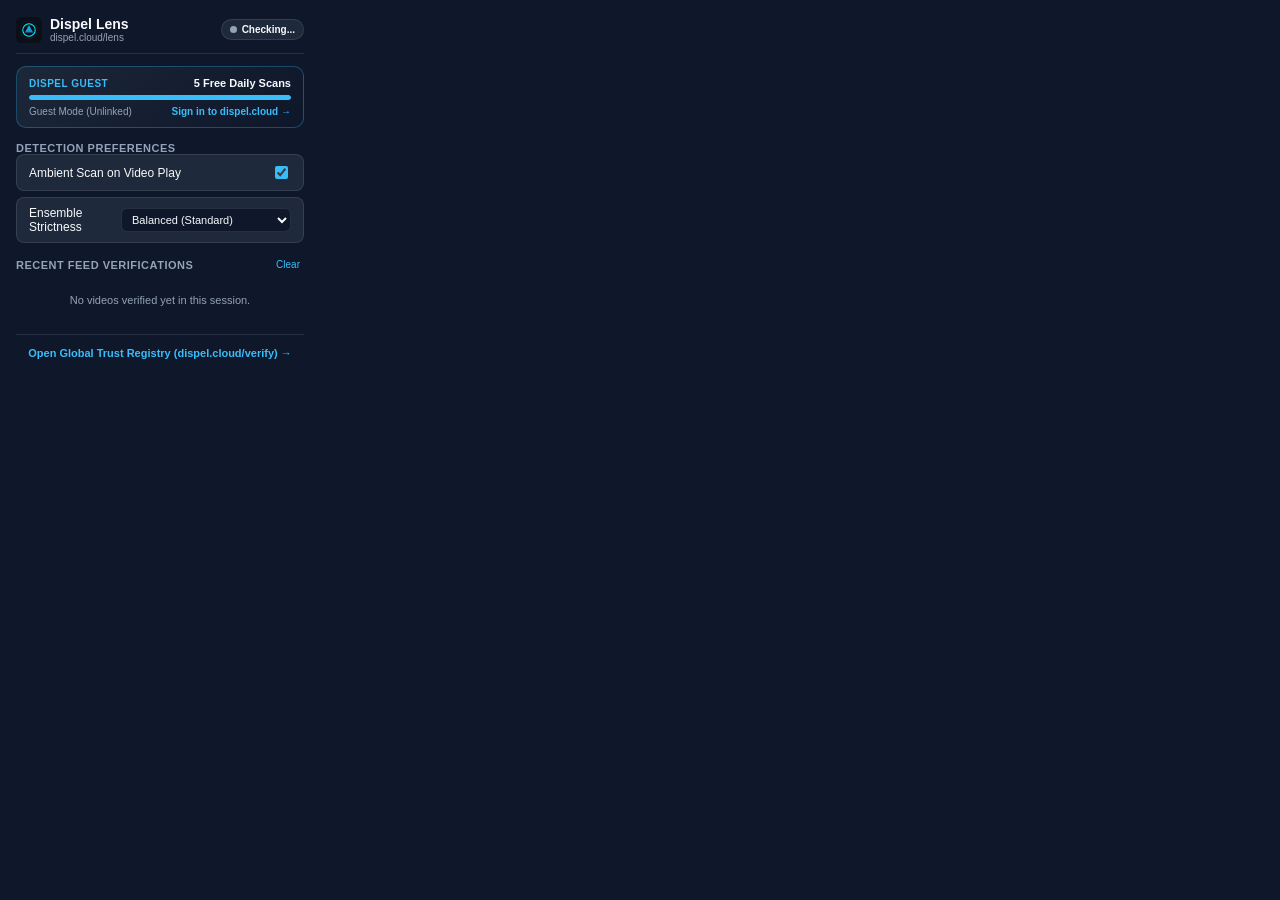
==== extension/popup/popup.html @ c9daa917 "feat: Initial release of Dispel Lens (dispel.cloud/lens) - Multi-Layer AI Video Identifier" ====
<!DOCTYPE html>
<html lang="en">
<head>
  <meta charset="UTF-8">
  <meta name="viewport" content="width=device-width, initial-scale=1.0">
  <title>Dispel Lens - AI Video Detector</title>
  <link rel="stylesheet" href="popup.css">
</head>
<body>
  <div class="header">
    <div class="logo-title">
      <svg xmlns="http://www.w3.org/2000/svg" viewBox="0 0 100 100" width="26" height="26" fill="none">
        <rect width="100" height="100" rx="22" fill="#0B0F17" />
        <circle cx="50" cy="50" r="34" stroke="#1F2937" stroke-width="3" stroke-dasharray="4 4"/>
        <circle cx="50" cy="50" r="24" stroke="#00F0FF" stroke-width="4" />
        <polygon points="50,32 66,60 34,60" fill="url(#prismGrad)" opacity="0.85"/>
        <circle cx="50" cy="49" r="4" fill="#10B981" />
        <defs>
          <linearGradient id="prismGrad" x1="50" y1="32" x2="50" y2="60" gradientUnits="userSpaceOnUse">
            <stop stop-color="#00F0FF"/>
            <stop offset="1" stop-color="#3B82F6"/>
          </linearGradient>
        </defs>
      </svg>
      <div>
        <div class="app-title">Dispel Lens</div>
        <div class="app-sub">dispel.cloud/lens</div>
      </div>
    </div>
    <div class="status-indicator" id="backend-status-pill">
      <span class="status-dot" id="status-dot"></span>
      <span class="status-text" id="status-label">Checking...</span>
    </div>
  </div>

  <!-- Session & Quota Card -->
  <div class="quota-card">
    <div class="quota-header">
      <span class="tier-tag" id="user-tier-tag">DISPEL GUEST</span>
      <span class="quota-count" id="quota-count-label">5 Free Daily Scans</span>
    </div>
    <div class="quota-progress-track">
      <div class="quota-progress-fill" id="quota-progress-fill" style="width: 100%;"></div>
    </div>
    <div class="quota-footer">
      <span id="session-sync-status">Guest Mode (Unlinked)</span>
      <button class="upgrade-link-btn" id="tier-toggle-btn">Sign in to dispel.cloud →</button>
    </div>
  </div>

  <div class="section">
    <div class="section-title">Detection Preferences</div>
    <div class="control-row">
      <label for="auto-scan-toggle" class="control-label">Ambient Scan on Video Play</label>
      <input type="checkbox" id="auto-scan-toggle" class="toggle-input" checked>
    </div>

    <div class="control-row">
      <label for="sensitivity-select" class="control-label">Ensemble Strictness</label>
      <select id="sensitivity-select" class="select-input">
        <option value="permissive">Permissive (Low Strictness)</option>
        <option value="balanced" selected>Balanced (Standard)</option>
        <option value="strict">Strict (High Guard)</option>
      </select>
    </div>
  </div>

  <div class="section">
    <div class="section-header-row">
      <div class="section-title">Recent Feed Verifications</div>
      <button id="clear-history-btn" class="text-btn">Clear</button>
    </div>
    <div id="history-list" class="history-container">
      <div class="empty-state">No videos verified yet in this session.</div>
    </div>
  </div>

  <div class="footer">
    <a href="http://localhost:8000/demo/" target="_blank" class="footer-link">Open Global Trust Registry (dispel.cloud/verify) →</a>
  </div>

  <script src="popup.js"></script>
</body>
</html>
---- extension/popup/popup.css ----
:root {
  --bg: #0f172a;
  --card-bg: #1e293b;
  --border: rgba(255, 255, 255, 0.1);
  --text: #f8fafc;
  --text-muted: #94a3b8;
  --primary: #38bdf8;
  --green: #22c55e;
  --red: #ef4444;
  --amber: #eab308;
}

body {
  width: 320px;
  margin: 0;
  padding: 16px;
  background: var(--bg);
  color: var(--text);
  font-family: -apple-system, BlinkMacSystemFont, "Segoe UI", Roboto, sans-serif;
  box-sizing: border-box;
}

.header {
  display: flex;
  justify-content: space-between;
  align-items: center;
  margin-bottom: 12px;
  padding-bottom: 10px;
  border-bottom: 1px solid var(--border);
}

.logo-title {
  display: flex;
  align-items: center;
  gap: 8px;
}

.app-title {
  font-size: 14px;
  font-weight: 700;
  color: var(--text);
}

.app-sub {
  font-size: 10px;
  color: var(--text-muted);
}

.status-indicator {
  display: flex;
  align-items: center;
  gap: 5px;
  padding: 4px 8px;
  border-radius: 9999px;
  background: var(--card-bg);
  border: 1px solid var(--border);
  font-size: 10px;
  font-weight: 600;
}

.status-dot {
  width: 7px;
  height: 7px;
  border-radius: 50%;
  background: #94a3b8;
}

.status-dot.online {
  background: var(--green);
  box-shadow: 0 0 6px rgba(34, 197, 94, 0.6);
}

.status-dot.offline {
  background: var(--red);
}

/* Quota Card */
.quota-card {
  background: linear-gradient(135deg, rgba(30, 41, 59, 0.9), rgba(15, 23, 42, 0.9));
  border: 1px solid rgba(56, 189, 248, 0.3);
  border-radius: 10px;
  padding: 10px 12px;
  margin-bottom: 14px;
}

.quota-header {
  display: flex;
  justify-content: space-between;
  align-items: center;
  font-size: 11px;
}

.tier-tag {
  font-size: 10px;
  font-weight: 800;
  color: #38bdf8;
  letter-spacing: 0.5px;
}

.quota-count {
  font-weight: 700;
  color: #f8fafc;
}

.quota-progress-track {
  height: 5px;
  background: rgba(255, 255, 255, 0.1);
  border-radius: 9999px;
  overflow: hidden;
  margin: 6px 0;
}

.quota-progress-fill {
  height: 100%;
  background: #38bdf8;
  border-radius: 9999px;
  transition: width 0.3s;
}

.quota-footer {
  display: flex;
  justify-content: space-between;
  align-items: center;
  font-size: 10px;
  color: var(--text-muted);
}

.upgrade-link-btn {
  background: none;
  border: none;
  color: #38bdf8;
  font-size: 10px;
  font-weight: 700;
  cursor: pointer;
  padding: 0;
}

.upgrade-link-btn:hover {
  text-decoration: underline;
}

.section {
  margin-bottom: 14px;
}

.section-header-row {
  display: flex;
  justify-content: space-between;
  align-items: center;
  margin-bottom: 8px;
}

.section-title {
  font-size: 11px;
  text-transform: uppercase;
  letter-spacing: 0.5px;
  font-weight: 700;
  color: var(--text-muted);
}

.control-row {
  display: flex;
  justify-content: space-between;
  align-items: center;
  background: var(--card-bg);
  padding: 8px 12px;
  border-radius: 8px;
  margin-bottom: 6px;
  border: 1px solid var(--border);
}

.control-label {
  font-size: 12px;
  font-weight: 500;
}

.toggle-input {
  cursor: pointer;
  accent-color: var(--primary);
}

.select-input {
  background: var(--bg);
  color: var(--text);
  border: 1px solid var(--border);
  border-radius: 6px;
  padding: 4px 6px;
  font-size: 11px;
  outline: none;
}

.history-container {
  max-height: 130px;
  overflow-y: auto;
  display: flex;
  flex-direction: column;
  gap: 6px;
}

.empty-state {
  font-size: 11px;
  color: var(--text-muted);
  text-align: center;
  padding: 14px 8px;
}

.history-item {
  display: flex;
  justify-content: space-between;
  align-items: center;
  background: var(--card-bg);
  padding: 6px 10px;
  border-radius: 6px;
  font-size: 11px;
  border: 1px solid var(--border);
}

.history-item-title {
  white-space: nowrap;
  overflow: hidden;
  text-overflow: ellipsis;
  max-width: 170px;
  font-weight: 500;
}

.history-badge {
  font-size: 10px;
  font-weight: 700;
  padding: 2px 6px;
  border-radius: 4px;
}

.history-badge.green {
  background: rgba(34, 197, 94, 0.2);
  color: #86efac;
}

.history-badge.red {
  background: rgba(239, 68, 68, 0.2);
  color: #fca5a5;
}

.history-badge.amber {
  background: rgba(234, 179, 8, 0.2);
  color: #fde047;
}

.text-btn {
  background: none;
  border: none;
  color: var(--primary);
  font-size: 10px;
  cursor: pointer;
  padding: 2px 4px;
}

.text-btn:hover {
  text-decoration: underline;
}

.footer {
  margin-top: 12px;
  text-align: center;
  padding-top: 8px;
  border-top: 1px solid var(--border);
}

.footer-link {
  color: var(--primary);
  text-decoration: none;
  font-size: 11px;
  font-weight: 600;
}

.footer-link:hover {
  text-decoration: underline;
}
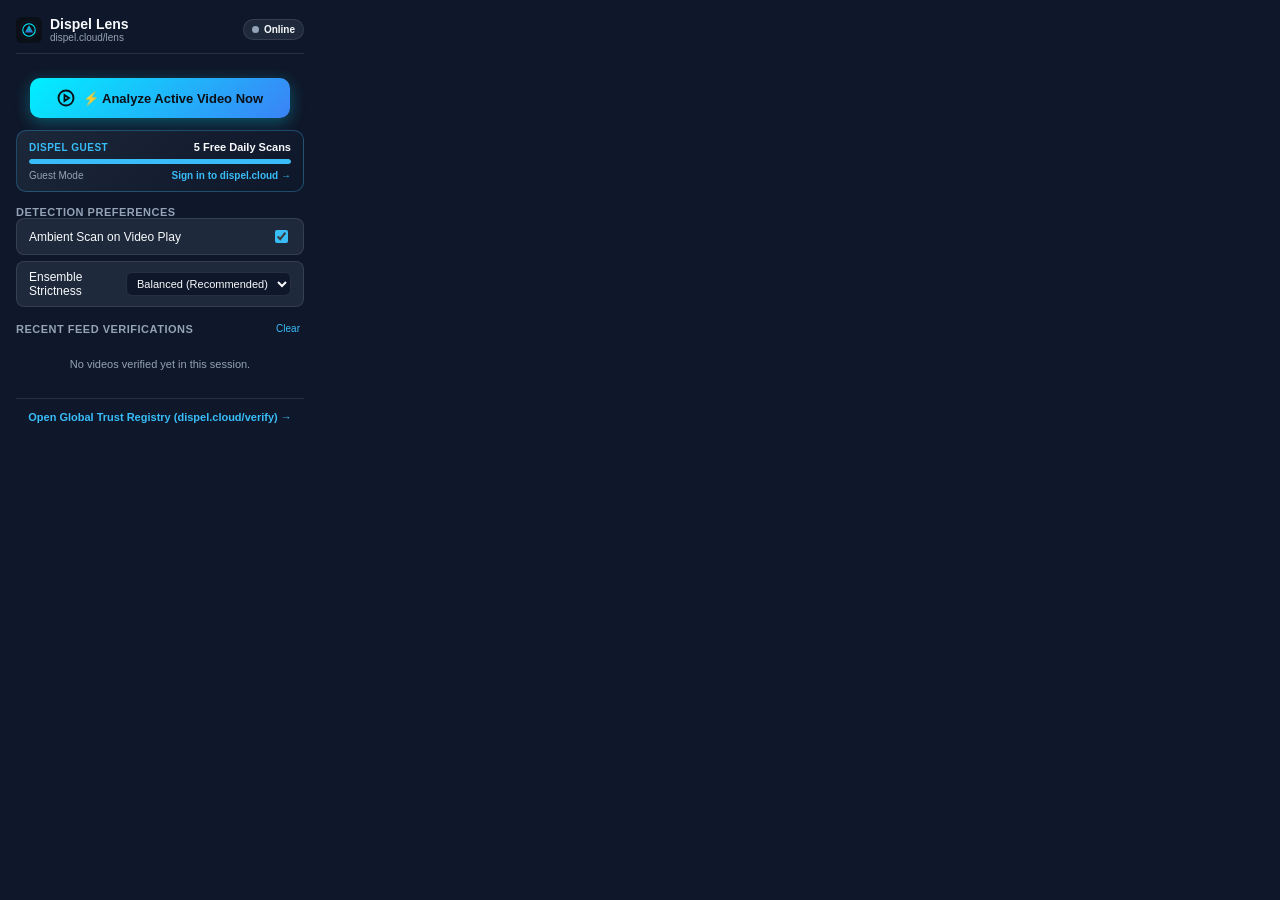
==== commit 78ec098e: "feat: Add active tab scan button to popup and auto-inject into existing tabs" ====
--- a/extension/popup/popup.html
+++ b/extension/popup/popup.html
@@ -29,12 +29,35 @@
     </div>
     <div class="status-indicator" id="backend-status-pill">
       <span class="status-dot" id="status-dot"></span>
-      <span class="status-text" id="status-label">Checking...</span>
+      <span class="status-text" id="status-label">Online</span>
+    </div>
+  </div>
+
+  <!-- Primary Instant Scan Action -->
+  <div style="padding: 12px 14px 0 14px;">
+    <button id="scan-now-btn" class="scan-primary-btn">
+      <svg width="18" height="18" viewBox="0 0 24 24" fill="none" stroke="currentColor" stroke-width="2.5">
+        <circle cx="12" cy="12" r="10"></circle>
+        <polygon points="10 8 16 12 10 16 10 8"></polygon>
+      </svg>
+      <span>⚡ Analyze Active Video Now</span>
+    </button>
+    <div id="scan-status-msg" style="display: none; font-size: 11px; color: #00F0FF; text-align: center; margin-top: 6px;">Scanning active video burst...</div>
+  </div>
+
+  <!-- Active Scan Result Banner -->
+  <div id="active-scan-result" class="active-result-box" style="display: none;">
+    <div style="display: flex; justify-content: space-between; align-items: center;">
+      <div>
+        <div id="res-verdict-label" style="font-size: 14px; font-weight: 800; color: #10B981;">Verified Authentic</div>
+        <div id="res-verdict-sub" style="font-size: 11px; color: #94A3B8;">96% Natural Signal Coherence</div>
+      </div>
+      <div id="res-verdict-score" style="font-size: 20px; font-weight: 900; color: #10B981;">4% AI</div>
     </div>
   </div>
 
   <!-- Session & Quota Card -->
-  <div class="quota-card">
+  <div class="quota-card" style="margin-top: 12px;">
     <div class="quota-header">
       <span class="tier-tag" id="user-tier-tag">DISPEL GUEST</span>
       <span class="quota-count" id="quota-count-label">5 Free Daily Scans</span>
@@ -43,7 +66,7 @@
       <div class="quota-progress-fill" id="quota-progress-fill" style="width: 100%;"></div>
     </div>
     <div class="quota-footer">
-      <span id="session-sync-status">Guest Mode (Unlinked)</span>
+      <span id="session-sync-status">Guest Mode</span>
       <button class="upgrade-link-btn" id="tier-toggle-btn">Sign in to dispel.cloud →</button>
     </div>
   </div>
@@ -58,8 +81,8 @@
     <div class="control-row">
       <label for="sensitivity-select" class="control-label">Ensemble Strictness</label>
       <select id="sensitivity-select" class="select-input">
-        <option value="permissive">Permissive (Low Strictness)</option>
-        <option value="balanced" selected>Balanced (Standard)</option>
+        <option value="permissive">Permissive (Standard)</option>
+        <option value="balanced" selected>Balanced (Recommended)</option>
         <option value="strict">Strict (High Guard)</option>
       </select>
     </div>
--- a/extension/popup/popup.css
+++ b/extension/popup/popup.css
@@ -58,6 +58,37 @@
   font-weight: 600;
 }
 
+.scan-primary-btn {
+  width: 100%;
+  display: flex;
+  align-items: center;
+  justify-content: center;
+  gap: 8px;
+  padding: 11px 16px;
+  background: linear-gradient(135deg, #00F0FF, #3B82F6);
+  color: #0B0F17;
+  border: none;
+  border-radius: 10px;
+  font-size: 13px;
+  font-weight: 800;
+  cursor: pointer;
+  box-shadow: 0 4px 16px rgba(0, 240, 255, 0.3);
+  transition: all 0.2s;
+}
+
+.scan-primary-btn:hover {
+  filter: brightness(1.1);
+  transform: translateY(-1px);
+}
+
+.active-result-box {
+  margin: 10px 14px 0 14px;
+  padding: 12px 14px;
+  background: rgba(16, 185, 129, 0.12);
+  border: 1px solid rgba(16, 185, 129, 0.35);
+  border-radius: 10px;
+}
+
 .status-dot {
   width: 7px;
   height: 7px;
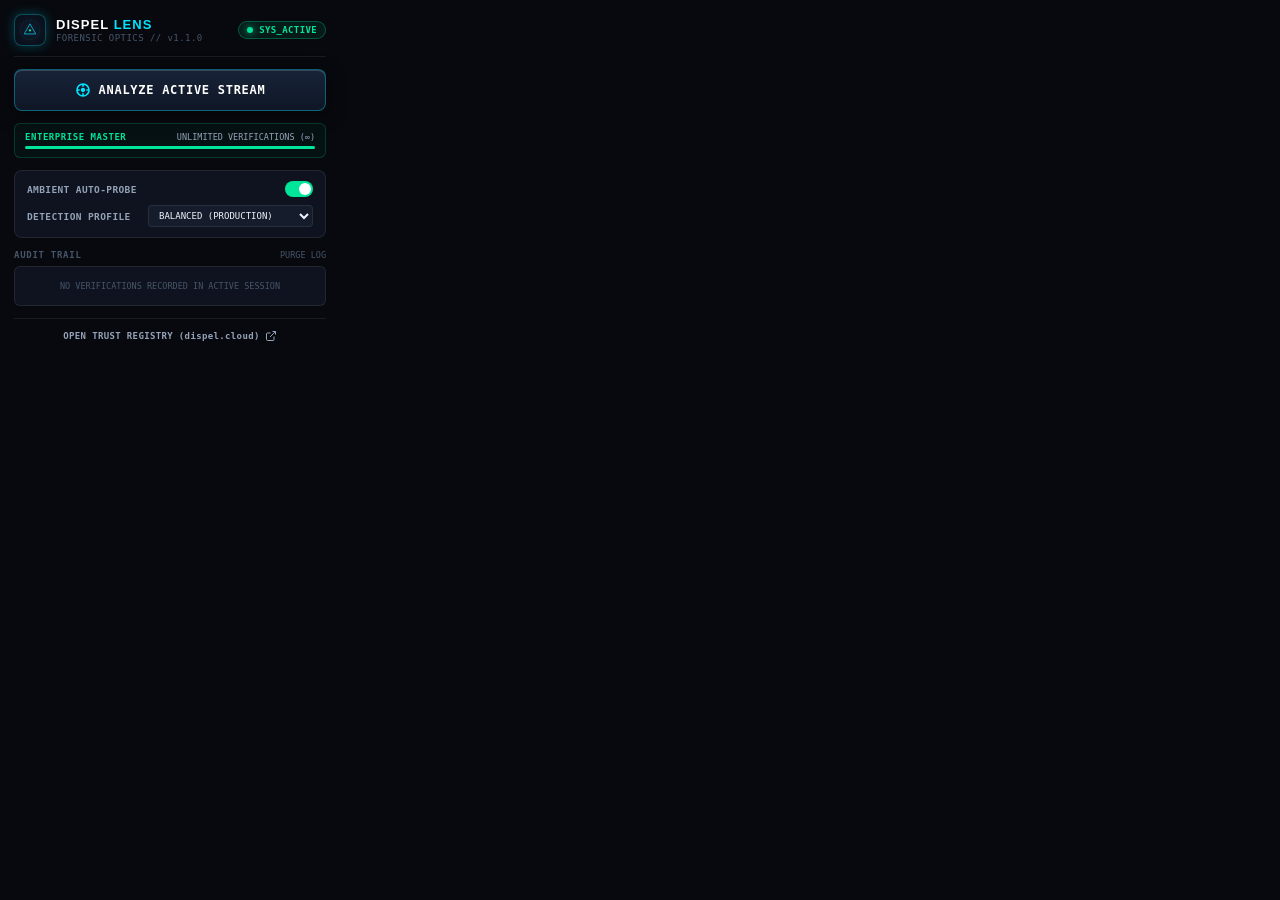
==== commit 7030489f: "feat: Bespoke cyber-optics design system with monospace telemetry and smoked glass HUD" ====
--- a/extension/popup/popup.html
+++ b/extension/popup/popup.html
@@ -3,103 +3,133 @@
 <head>
   <meta charset="UTF-8">
   <meta name="viewport" content="width=device-width, initial-scale=1.0">
-  <title>Dispel Lens - AI Video Detector</title>
+  <title>Dispel Lens — Forensic Reality Intelligence</title>
   <link rel="stylesheet" href="popup.css">
 </head>
 <body>
-  <div class="header">
-    <div class="logo-title">
-      <svg xmlns="http://www.w3.org/2000/svg" viewBox="0 0 100 100" width="26" height="26" fill="none">
-        <rect width="100" height="100" rx="22" fill="#0B0F17" />
-        <circle cx="50" cy="50" r="34" stroke="#1F2937" stroke-width="3" stroke-dasharray="4 4"/>
-        <circle cx="50" cy="50" r="24" stroke="#00F0FF" stroke-width="4" />
-        <polygon points="50,32 66,60 34,60" fill="url(#prismGrad)" opacity="0.85"/>
-        <circle cx="50" cy="49" r="4" fill="#10B981" />
-        <defs>
-          <linearGradient id="prismGrad" x1="50" y1="32" x2="50" y2="60" gradientUnits="userSpaceOnUse">
-            <stop stop-color="#00F0FF"/>
-            <stop offset="1" stop-color="#3B82F6"/>
-          </linearGradient>
-        </defs>
-      </svg>
-      <div>
-        <div class="app-title">Dispel Lens</div>
-        <div class="app-sub">dispel.cloud/lens</div>
+  <div class="app-container">
+    <!-- Header -->
+    <header class="app-header">
+      <div class="brand-cluster">
+        <div class="aperture-emblem">
+          <svg viewBox="0 0 100 100" width="22" height="22" fill="none">
+            <circle cx="50" cy="50" r="44" stroke="rgba(0,229,255,0.25)" stroke-width="2" stroke-dasharray="6 4"/>
+            <polygon points="50,22 76,68 24,68" fill="none" stroke="#00E5FF" stroke-width="3"/>
+            <circle cx="50" cy="52" r="5" fill="#00E599"/>
+          </svg>
+        </div>
+        <div>
+          <div class="brand-title">DISPEL <span class="brand-accent">LENS</span></div>
+          <div class="brand-telemetry">FORENSIC OPTICS // v1.1.0</div>
+        </div>
       </div>
-    </div>
-    <div class="status-indicator" id="backend-status-pill">
-      <span class="status-dot" id="status-dot"></span>
-      <span class="status-text" id="status-label">Online</span>
-    </div>
-  </div>
+      <div class="system-status-pill" id="backend-status-pill">
+        <span class="status-pulse-dot" id="status-dot"></span>
+        <span class="status-code" id="status-label">SYS_ACTIVE</span>
+      </div>
+    </header>
 
-  <!-- Primary Instant Scan Action -->
-  <div style="padding: 12px 14px 0 14px;">
-    <button id="scan-now-btn" class="scan-primary-btn">
-      <svg width="18" height="18" viewBox="0 0 24 24" fill="none" stroke="currentColor" stroke-width="2.5">
-        <circle cx="12" cy="12" r="10"></circle>
-        <polygon points="10 8 16 12 10 16 10 8"></polygon>
-      </svg>
-      <span>⚡ Analyze Active Video Now</span>
-    </button>
-    <div id="scan-status-msg" style="display: none; font-size: 11px; color: #00F0FF; text-align: center; margin-top: 6px;">Scanning active video burst...</div>
-  </div>
+    <!-- Master Action Area -->
+    <section class="scan-deck">
+      <button id="scan-now-btn" class="tactile-scan-btn">
+        <div class="btn-laser-sweep"></div>
+        <div class="btn-content">
+          <svg class="scan-icon" width="16" height="16" viewBox="0 0 24 24" fill="none" stroke="currentColor" stroke-width="2.5">
+            <circle cx="12" cy="12" r="9"/>
+            <path d="M12 3v4M12 17v4M3 12h4M17 12h4"/>
+            <circle cx="12" cy="12" r="2" fill="currentColor"/>
+          </svg>
+          <span class="btn-text">ANALYZE ACTIVE STREAM</span>
+        </div>
+      </button>
+      <div id="scan-status-msg" class="scan-telemetry-status">EXTRACTING RAW SENSOR BURST...</div>
+    </section>
 
-  <!-- Active Scan Result Banner -->
-  <div id="active-scan-result" class="active-result-box" style="display: none;">
-    <div style="display: flex; justify-content: space-between; align-items: center;">
-      <div>
-        <div id="res-verdict-label" style="font-size: 14px; font-weight: 800; color: #10B981;">Verified Authentic</div>
-        <div id="res-verdict-sub" style="font-size: 11px; color: #94A3B8;">96% Natural Signal Coherence</div>
+    <!-- Live Telemetry Verdict Card -->
+    <section id="active-scan-result" class="verdict-matrix" style="display: none;">
+      <div class="verdict-matrix-header">
+        <div>
+          <span class="verdict-badge-chip" id="res-badge-chip">VERIFIED</span>
+          <div class="verdict-headline" id="res-verdict-label">AUTHENTIC OPTICAL MEDIA</div>
+          <div class="verdict-subtext" id="res-verdict-sub">Hardware Sensor PRNU & Natural Motion Coherent</div>
+        </div>
+        <div class="verdict-score-display">
+          <div class="score-num" id="res-verdict-score">4%</div>
+          <div class="score-unit">SYNTHETIC</div>
+        </div>
       </div>
-      <div id="res-verdict-score" style="font-size: 20px; font-weight: 900; color: #10B981;">4% AI</div>
-    </div>
-  </div>
 
-  <!-- Session & Quota Card -->
-  <div class="quota-card" style="margin-top: 12px;">
-    <div class="quota-header">
-      <span class="tier-tag" id="user-tier-tag">DISPEL GUEST</span>
-      <span class="quota-count" id="quota-count-label">5 Free Daily Scans</span>
-    </div>
-    <div class="quota-progress-track">
-      <div class="quota-progress-fill" id="quota-progress-fill" style="width: 100%;"></div>
-    </div>
-    <div class="quota-footer">
-      <span id="session-sync-status">Guest Mode</span>
-      <button class="upgrade-link-btn" id="tier-toggle-btn">Sign in to dispel.cloud →</button>
-    </div>
-  </div>
+      <!-- Segmented Vector Micro-Bars -->
+      <div class="forensic-radar-bars">
+        <div class="radar-bar-row">
+          <span class="radar-label">OPTICS & SENSOR GRAIN</span>
+          <div class="segmented-track"><div class="segmented-fill" id="bar-sensor" style="width: 96%;"></div></div>
+          <span class="radar-val" id="val-sensor">96%</span>
+        </div>
+        <div class="radar-bar-row">
+          <span class="radar-label">TEMPORAL WARP STABILITY</span>
+          <div class="segmented-track"><div class="segmented-fill" id="bar-motion" style="width: 94%;"></div></div>
+          <span class="radar-val" id="val-motion">94%</span>
+        </div>
+        <div class="radar-bar-row">
+          <span class="radar-label">BIOLOGICAL HEMODYNAMICS</span>
+          <div class="segmented-track"><div class="segmented-fill" id="bar-bio" style="width: 98%;"></div></div>
+          <span class="radar-val" id="val-bio">98%</span>
+        </div>
+      </div>
+    </section>
 
-  <div class="section">
-    <div class="section-title">Detection Preferences</div>
-    <div class="control-row">
-      <label for="auto-scan-toggle" class="control-label">Ambient Scan on Video Play</label>
-      <input type="checkbox" id="auto-scan-toggle" class="toggle-input" checked>
-    </div>
+    <!-- License & Clearance Strip -->
+    <section class="clearance-strip">
+      <div class="clearance-meta">
+        <span class="clearance-tag">ENTERPRISE MASTER</span>
+        <span class="clearance-quota">UNLIMITED VERIFICATIONS (∞)</span>
+      </div>
+      <div class="clearance-indicator-bar">
+        <div class="clearance-progress-fill"></div>
+      </div>
+    </section>
 
-    <div class="control-row">
-      <label for="sensitivity-select" class="control-label">Ensemble Strictness</label>
-      <select id="sensitivity-select" class="select-input">
-        <option value="permissive">Permissive (Standard)</option>
-        <option value="balanced" selected>Balanced (Recommended)</option>
-        <option value="strict">Strict (High Guard)</option>
-      </select>
-    </div>
-  </div>
+    <!-- Settings Controls -->
+    <section class="controls-panel">
+      <div class="panel-row">
+        <span class="panel-label">AMBIENT AUTO-PROBE</span>
+        <label class="switch">
+          <input type="checkbox" id="auto-scan-toggle" checked>
+          <span class="slider"></span>
+        </label>
+      </div>
 
-  <div class="section">
-    <div class="section-header-row">
-      <div class="section-title">Recent Feed Verifications</div>
-      <button id="clear-history-btn" class="text-btn">Clear</button>
-    </div>
-    <div id="history-list" class="history-container">
-      <div class="empty-state">No videos verified yet in this session.</div>
-    </div>
-  </div>
+      <div class="panel-row">
+        <span class="panel-label">DETECTION PROFILE</span>
+        <select id="sensitivity-select" class="precision-select">
+          <option value="permissive">PERMISSIVE (LOW-BITRATE)</option>
+          <option value="balanced" selected>BALANCED (PRODUCTION)</option>
+          <option value="strict">STRICT (FORENSIC / KYC)</option>
+        </select>
+      </div>
+    </section>
 
-  <div class="footer">
-    <a href="http://localhost:8000/demo/" target="_blank" class="footer-link">Open Global Trust Registry (dispel.cloud/verify) →</a>
+    <!-- History Log -->
+    <section class="feed-log-panel">
+      <div class="panel-header">
+        <span class="panel-title">AUDIT TRAIL</span>
+        <button id="clear-history-btn" class="micro-text-btn">PURGE LOG</button>
+      </div>
+      <div id="history-list" class="log-scrollbox">
+        <div class="log-empty">NO VERIFICATIONS RECORDED IN ACTIVE SESSION</div>
+      </div>
+    </section>
+
+    <!-- Footer -->
+    <footer class="app-footer">
+      <a href="http://localhost:8000/demo/" target="_blank" class="registry-link">
+        <span>OPEN TRUST REGISTRY (dispel.cloud)</span>
+        <svg width="12" height="12" viewBox="0 0 24 24" fill="none" stroke="currentColor" stroke-width="2">
+          <path d="M18 13v6a2 2 0 0 1-2 2H5a2 2 0 0 1-2-2V8a2 2 0 0 1 2-2h6M15 3h6v6M10 14L21 3"/>
+        </svg>
+      </a>
+    </footer>
   </div>
 
   <script src="popup.js"></script>
--- a/extension/popup/popup.css
+++ b/extension/popup/popup.css
@@ -1,308 +1,550 @@
+/**
+ * Dispel Lens — Bespoke Cyber-Optics Forensic Theme.
+ * Handcrafted precision aesthetic with sub-pixel borders, laser sweeps, and monospace telemetry.
+ */
+
 :root {
-  --bg: #0f172a;
-  --card-bg: #1e293b;
-  --border: rgba(255, 255, 255, 0.1);
-  --text: #f8fafc;
-  --text-muted: #94a3b8;
-  --primary: #38bdf8;
-  --green: #22c55e;
-  --red: #ef4444;
-  --amber: #eab308;
+  --bg-deep: #07090E;
+  --bg-panel: #0E131F;
+  --bg-elevated: #151D2C;
+  --border-subtle: rgba(255, 255, 255, 0.08);
+  --border-active: rgba(0, 229, 255, 0.35);
+
+  --text-primary: #F1F5F9;
+  --text-secondary: #94A3B8;
+  --text-muted: #475569;
+
+  --accent-cyan: #00E5FF;
+  --accent-cyan-glow: rgba(0, 229, 255, 0.25);
+  --signal-green: #00E599;
+  --signal-green-glow: rgba(0, 229, 153, 0.25);
+  --signal-red: #FF3366;
+  --signal-red-glow: rgba(255, 51, 102, 0.25);
+  --signal-amber: #FFB800;
+
+  --font-sans: -apple-system, BlinkMacSystemFont, "SF Pro Display", "Inter", "Segoe UI", sans-serif;
+  --font-mono: "SF Mono", "JetBrains Mono", "Menlo", "Consolas", monospace;
+}
+
+* {
+  box-sizing: border-box;
+  margin: 0;
+  padding: 0;
 }
 
 body {
-  width: 320px;
-  margin: 0;
-  padding: 16px;
-  background: var(--bg);
-  color: var(--text);
-  font-family: -apple-system, BlinkMacSystemFont, "Segoe UI", Roboto, sans-serif;
-  box-sizing: border-box;
-}
-
-.header {
+  width: 340px;
+  background: var(--bg-deep);
+  color: var(--text-primary);
+  font-family: var(--font-sans);
+  -webkit-font-smoothing: antialiased;
+  padding: 14px;
+}
+
+.app-container {
+  display: flex;
+  flex-direction: column;
+  gap: 12px;
+}
+
+/* Header */
+.app-header {
   display: flex;
   justify-content: space-between;
   align-items: center;
-  margin-bottom: 12px;
   padding-bottom: 10px;
-  border-bottom: 1px solid var(--border);
-}
-
-.logo-title {
-  display: flex;
-  align-items: center;
-  gap: 8px;
-}
-
-.app-title {
-  font-size: 14px;
+  border-bottom: 1px solid var(--border-subtle);
+}
+
+.brand-cluster {
+  display: flex;
+  align-items: center;
+  gap: 10px;
+}
+
+.aperture-emblem {
+  width: 32px;
+  height: 32px;
+  border-radius: 8px;
+  background: radial-gradient(circle at center, #111C2E 0%, #080C14 100%);
+  border: 1px solid rgba(0, 229, 255, 0.3);
+  display: flex;
+  align-items: center;
+  justify-content: center;
+  box-shadow: 0 0 12px var(--accent-cyan-glow);
+}
+
+.brand-title {
+  font-size: 13px;
+  font-weight: 800;
+  letter-spacing: 0.08em;
+  color: #FFFFFF;
+}
+
+.brand-accent {
+  color: var(--accent-cyan);
+}
+
+.brand-telemetry {
+  font-family: var(--font-mono);
+  font-size: 9px;
+  color: var(--text-muted);
+  letter-spacing: 0.05em;
+  margin-top: 1px;
+}
+
+.system-status-pill {
+  display: flex;
+  align-items: center;
+  gap: 6px;
+  padding: 3px 8px;
+  background: rgba(0, 229, 153, 0.08);
+  border: 1px solid rgba(0, 229, 153, 0.3);
+  border-radius: 9999px;
+}
+
+.status-pulse-dot {
+  width: 6px;
+  height: 6px;
+  border-radius: 50%;
+  background: var(--signal-green);
+  box-shadow: 0 0 8px var(--signal-green);
+}
+
+.status-code {
+  font-family: var(--font-mono);
+  font-size: 9px;
   font-weight: 700;
-  color: var(--text);
-}
-
-.app-sub {
-  font-size: 10px;
-  color: var(--text-muted);
-}
-
-.status-indicator {
-  display: flex;
-  align-items: center;
-  gap: 5px;
-  padding: 4px 8px;
-  border-radius: 9999px;
-  background: var(--card-bg);
-  border: 1px solid var(--border);
-  font-size: 10px;
-  font-weight: 600;
-}
-
-.scan-primary-btn {
+  color: var(--signal-green);
+  letter-spacing: 0.04em;
+}
+
+/* Master Scan Button */
+.scan-deck {
+  display: flex;
+  flex-direction: column;
+  gap: 6px;
+}
+
+.tactile-scan-btn {
+  position: relative;
+  overflow: hidden;
   width: 100%;
+  padding: 12px 16px;
+  background: linear-gradient(180deg, #182338 0%, #0F1726 100%);
+  border: 1px solid var(--border-active);
+  border-radius: 8px;
+  color: #FFFFFF;
+  font-family: var(--font-mono);
+  font-size: 12px;
+  font-weight: 800;
+  letter-spacing: 0.06em;
+  cursor: pointer;
+  box-shadow: 0 4px 18px rgba(0, 0, 0, 0.5), inset 0 1px 0 rgba(255, 255, 255, 0.15);
+  transition: all 0.2s cubic-bezier(0.16, 1, 0.3, 1);
+}
+
+.tactile-scan-btn:hover {
+  border-color: var(--accent-cyan);
+  box-shadow: 0 0 20px var(--accent-cyan-glow), inset 0 1px 0 rgba(255, 255, 255, 0.25);
+  transform: translateY(-1px);
+}
+
+.tactile-scan-btn:active {
+  transform: translateY(1px);
+}
+
+.btn-content {
   display: flex;
   align-items: center;
   justify-content: center;
   gap: 8px;
-  padding: 11px 16px;
-  background: linear-gradient(135deg, #00F0FF, #3B82F6);
-  color: #0B0F17;
-  border: none;
+}
+
+.scan-icon {
+  color: var(--accent-cyan);
+}
+
+.btn-laser-sweep {
+  position: absolute;
+  top: 0;
+  left: -100%;
+  width: 60%;
+  height: 100%;
+  background: linear-gradient(90deg, transparent, rgba(0, 229, 255, 0.3), transparent);
+  transform: skewX(-25deg);
+  transition: none;
+}
+
+.tactile-scan-btn:hover .btn-laser-sweep {
+  left: 200%;
+  transition: left 0.75s ease-in-out;
+}
+
+.scan-telemetry-status {
+  display: none;
+  font-family: var(--font-mono);
+  font-size: 10px;
+  color: var(--accent-cyan);
+  text-align: center;
+  letter-spacing: 0.04em;
+}
+
+/* Verdict Matrix Card */
+.verdict-matrix {
+  background: var(--bg-panel);
+  border: 1px solid var(--border-subtle);
   border-radius: 10px;
+  padding: 12px;
+  display: flex;
+  flex-direction: column;
+  gap: 10px;
+  animation: fadeIn 0.3s ease-out;
+}
+
+@keyframes fadeIn {
+  from { opacity: 0; transform: translateY(-4px); }
+  to { opacity: 1; transform: translateY(0); }
+}
+
+.verdict-matrix-header {
+  display: flex;
+  justify-content: space-between;
+  align-items: flex-start;
+}
+
+.verdict-badge-chip {
+  display: inline-block;
+  font-family: var(--font-mono);
+  font-size: 9px;
+  font-weight: 800;
+  letter-spacing: 0.08em;
+  padding: 2px 6px;
+  border-radius: 4px;
+  background: rgba(0, 229, 153, 0.15);
+  color: var(--signal-green);
+  border: 1px solid rgba(0, 229, 153, 0.4);
+  margin-bottom: 4px;
+}
+
+.verdict-headline {
   font-size: 13px;
   font-weight: 800;
-  cursor: pointer;
-  box-shadow: 0 4px 16px rgba(0, 240, 255, 0.3);
-  transition: all 0.2s;
-}
-
-.scan-primary-btn:hover {
-  filter: brightness(1.1);
-  transform: translateY(-1px);
-}
-
-.active-result-box {
-  margin: 10px 14px 0 14px;
-  padding: 12px 14px;
-  background: rgba(16, 185, 129, 0.12);
-  border: 1px solid rgba(16, 185, 129, 0.35);
-  border-radius: 10px;
-}
-
-.status-dot {
-  width: 7px;
-  height: 7px;
-  border-radius: 50%;
-  background: #94a3b8;
-}
-
-.status-dot.online {
-  background: var(--green);
-  box-shadow: 0 0 6px rgba(34, 197, 94, 0.6);
-}
-
-.status-dot.offline {
-  background: var(--red);
-}
-
-/* Quota Card */
-.quota-card {
-  background: linear-gradient(135deg, rgba(30, 41, 59, 0.9), rgba(15, 23, 42, 0.9));
-  border: 1px solid rgba(56, 189, 248, 0.3);
-  border-radius: 10px;
-  padding: 10px 12px;
-  margin-bottom: 14px;
-}
-
-.quota-header {
-  display: flex;
-  justify-content: space-between;
-  align-items: center;
-  font-size: 11px;
-}
-
-.tier-tag {
+  letter-spacing: -0.01em;
+  color: #FFFFFF;
+}
+
+.verdict-subtext {
   font-size: 10px;
-  font-weight: 800;
-  color: #38bdf8;
-  letter-spacing: 0.5px;
-}
-
-.quota-count {
-  font-weight: 700;
-  color: #f8fafc;
-}
-
-.quota-progress-track {
-  height: 5px;
-  background: rgba(255, 255, 255, 0.1);
-  border-radius: 9999px;
-  overflow: hidden;
-  margin: 6px 0;
-}
-
-.quota-progress-fill {
-  height: 100%;
-  background: #38bdf8;
-  border-radius: 9999px;
-  transition: width 0.3s;
-}
-
-.quota-footer {
-  display: flex;
-  justify-content: space-between;
-  align-items: center;
-  font-size: 10px;
-  color: var(--text-muted);
-}
-
-.upgrade-link-btn {
-  background: none;
-  border: none;
-  color: #38bdf8;
-  font-size: 10px;
-  font-weight: 700;
-  cursor: pointer;
-  padding: 0;
-}
-
-.upgrade-link-btn:hover {
-  text-decoration: underline;
-}
-
-.section {
-  margin-bottom: 14px;
-}
-
-.section-header-row {
-  display: flex;
-  justify-content: space-between;
-  align-items: center;
-  margin-bottom: 8px;
-}
-
-.section-title {
-  font-size: 11px;
-  text-transform: uppercase;
-  letter-spacing: 0.5px;
+  color: var(--text-secondary);
+  margin-top: 2px;
+}
+
+.verdict-score-display {
+  text-align: right;
+}
+
+.score-num {
+  font-family: var(--font-mono);
+  font-size: 22px;
+  font-weight: 900;
+  line-height: 1;
+  color: var(--signal-green);
+}
+
+.score-unit {
+  font-family: var(--font-mono);
+  font-size: 8px;
   font-weight: 700;
   color: var(--text-muted);
-}
-
-.control-row {
-  display: flex;
-  justify-content: space-between;
-  align-items: center;
-  background: var(--card-bg);
-  padding: 8px 12px;
-  border-radius: 8px;
-  margin-bottom: 6px;
-  border: 1px solid var(--border);
-}
-
-.control-label {
-  font-size: 12px;
-  font-weight: 500;
-}
-
-.toggle-input {
-  cursor: pointer;
-  accent-color: var(--primary);
-}
-
-.select-input {
-  background: var(--bg);
-  color: var(--text);
-  border: 1px solid var(--border);
-  border-radius: 6px;
-  padding: 4px 6px;
-  font-size: 11px;
-  outline: none;
-}
-
-.history-container {
-  max-height: 130px;
-  overflow-y: auto;
+  letter-spacing: 0.05em;
+  margin-top: 2px;
+}
+
+/* Segmented Vector Radar Bars */
+.forensic-radar-bars {
   display: flex;
   flex-direction: column;
   gap: 6px;
-}
-
-.empty-state {
-  font-size: 11px;
+  padding-top: 8px;
+  border-top: 1px solid rgba(255, 255, 255, 0.05);
+}
+
+.radar-bar-row {
+  display: grid;
+  grid-template-columns: 120px 1fr 34px;
+  align-items: center;
+  gap: 8px;
+}
+
+.radar-label {
+  font-family: var(--font-mono);
+  font-size: 8.5px;
   color: var(--text-muted);
-  text-align: center;
-  padding: 14px 8px;
-}
-
-.history-item {
-  display: flex;
-  justify-content: space-between;
-  align-items: center;
-  background: var(--card-bg);
-  padding: 6px 10px;
-  border-radius: 6px;
-  font-size: 11px;
-  border: 1px solid var(--border);
-}
-
-.history-item-title {
+  letter-spacing: 0.02em;
   white-space: nowrap;
   overflow: hidden;
   text-overflow: ellipsis;
-  max-width: 170px;
-  font-weight: 500;
-}
-
-.history-badge {
-  font-size: 10px;
+}
+
+.segmented-track {
+  height: 5px;
+  background: rgba(255, 255, 255, 0.06);
+  border-radius: 2px;
+  overflow: hidden;
+}
+
+.segmented-fill {
+  height: 100%;
+  background: linear-gradient(90deg, var(--accent-cyan), var(--signal-green));
+  border-radius: 2px;
+  transition: width 0.4s cubic-bezier(0.16, 1, 0.3, 1);
+}
+
+.radar-val {
+  font-family: var(--font-mono);
+  font-size: 9px;
   font-weight: 700;
-  padding: 2px 6px;
+  color: var(--text-primary);
+  text-align: right;
+}
+
+/* Enterprise Clearance Strip */
+.clearance-strip {
+  background: rgba(0, 229, 153, 0.04);
+  border: 1px solid rgba(0, 229, 153, 0.2);
+  border-radius: 6px;
+  padding: 8px 10px;
+}
+
+.clearance-meta {
+  display: flex;
+  justify-content: space-between;
+  align-items: center;
+  margin-bottom: 4px;
+}
+
+.clearance-tag {
+  font-family: var(--font-mono);
+  font-size: 9px;
+  font-weight: 800;
+  color: var(--signal-green);
+  letter-spacing: 0.06em;
+}
+
+.clearance-quota {
+  font-family: var(--font-mono);
+  font-size: 8.5px;
+  color: var(--text-secondary);
+}
+
+.clearance-indicator-bar {
+  height: 3px;
+  background: rgba(255, 255, 255, 0.05);
+  border-radius: 2px;
+  overflow: hidden;
+}
+
+.clearance-progress-fill {
+  width: 100%;
+  height: 100%;
+  background: var(--signal-green);
+  box-shadow: 0 0 6px var(--signal-green-glow);
+}
+
+/* Controls Panel */
+.controls-panel {
+  background: var(--bg-panel);
+  border: 1px solid var(--border-subtle);
+  border-radius: 8px;
+  padding: 10px 12px;
+  display: flex;
+  flex-direction: column;
+  gap: 8px;
+}
+
+.panel-row {
+  display: flex;
+  justify-content: space-between;
+  align-items: center;
+}
+
+.panel-label {
+  font-family: var(--font-mono);
+  font-size: 9.5px;
+  font-weight: 700;
+  color: var(--text-secondary);
+  letter-spacing: 0.04em;
+}
+
+.precision-select {
+  background: var(--bg-elevated);
+  color: var(--text-primary);
+  border: 1px solid var(--border-subtle);
   border-radius: 4px;
-}
-
-.history-badge.green {
-  background: rgba(34, 197, 94, 0.2);
-  color: #86efac;
-}
-
-.history-badge.red {
-  background: rgba(239, 68, 68, 0.2);
-  color: #fca5a5;
-}
-
-.history-badge.amber {
-  background: rgba(234, 179, 8, 0.2);
-  color: #fde047;
-}
-
-.text-btn {
+  padding: 4px 6px;
+  font-family: var(--font-mono);
+  font-size: 9px;
+  outline: none;
+  cursor: pointer;
+}
+
+.precision-select:focus {
+  border-color: var(--accent-cyan);
+}
+
+/* Toggle Switch */
+.switch {
+  position: relative;
+  display: inline-block;
+  width: 28px;
+  height: 16px;
+}
+
+.switch input {
+  opacity: 0;
+  width: 0;
+  height: 0;
+}
+
+.slider {
+  position: absolute;
+  cursor: pointer;
+  top: 0; left: 0; right: 0; bottom: 0;
+  background: rgba(255, 255, 255, 0.15);
+  border-radius: 16px;
+  transition: 0.2s;
+}
+
+.slider:before {
+  position: absolute;
+  content: "";
+  height: 12px;
+  width: 12px;
+  left: 2px;
+  bottom: 2px;
+  background: #FFFFFF;
+  border-radius: 50%;
+  transition: 0.2s;
+}
+
+input:checked + .slider {
+  background: var(--signal-green);
+}
+
+input:checked + .slider:before {
+  transform: translateX(12px);
+}
+
+/* Feed Log */
+.feed-log-panel {
+  display: flex;
+  flex-direction: column;
+  gap: 6px;
+}
+
+.panel-header {
+  display: flex;
+  justify-content: space-between;
+  align-items: center;
+}
+
+.panel-title {
+  font-family: var(--font-mono);
+  font-size: 9px;
+  font-weight: 800;
+  color: var(--text-muted);
+  letter-spacing: 0.08em;
+}
+
+.micro-text-btn {
   background: none;
   border: none;
-  color: var(--primary);
+  font-family: var(--font-mono);
+  font-size: 8.5px;
+  color: var(--text-muted);
+  cursor: pointer;
+}
+
+.micro-text-btn:hover {
+  color: var(--signal-red);
+}
+
+.log-scrollbox {
+  background: var(--bg-panel);
+  border: 1px solid var(--border-subtle);
+  border-radius: 6px;
+  max-height: 85px;
+  overflow-y: auto;
+  padding: 6px 8px;
+  display: flex;
+  flex-direction: column;
+  gap: 4px;
+}
+
+.log-empty {
+  font-family: var(--font-mono);
+  font-size: 8.5px;
+  color: var(--text-muted);
+  text-align: center;
+  padding: 8px 0;
+}
+
+.log-entry {
+  display: flex;
+  justify-content: space-between;
+  align-items: center;
+  padding: 4px 0;
+  border-bottom: 1px solid rgba(255, 255, 255, 0.03);
+}
+
+.log-entry-title {
   font-size: 10px;
-  cursor: pointer;
-  padding: 2px 4px;
-}
-
-.text-btn:hover {
-  text-decoration: underline;
-}
-
-.footer {
-  margin-top: 12px;
+  color: var(--text-secondary);
+  white-space: nowrap;
+  overflow: hidden;
+  text-overflow: ellipsis;
+  max-width: 200px;
+}
+
+.log-entry-badge {
+  font-family: var(--font-mono);
+  font-size: 8.5px;
+  font-weight: 700;
+  padding: 1px 4px;
+  border-radius: 3px;
+}
+
+.log-entry-badge.green {
+  background: rgba(0, 229, 153, 0.15);
+  color: var(--signal-green);
+}
+
+.log-entry-badge.red {
+  background: rgba(255, 51, 102, 0.15);
+  color: var(--signal-red);
+}
+
+/* Footer */
+.app-footer {
+  padding-top: 6px;
+  border-top: 1px solid var(--border-subtle);
   text-align: center;
-  padding-top: 8px;
-  border-top: 1px solid var(--border);
-}
-
-.footer-link {
-  color: var(--primary);
+}
+
+.registry-link {
+  display: inline-flex;
+  align-items: center;
+  gap: 5px;
+  font-family: var(--font-mono);
+  font-size: 9px;
+  font-weight: 700;
+  color: var(--text-secondary);
   text-decoration: none;
-  font-size: 11px;
-  font-weight: 600;
-}
-
-.footer-link:hover {
-  text-decoration: underline;
-}
+  letter-spacing: 0.04em;
+  transition: color 0.2s;
+}
+
+.registry-link:hover {
+  color: var(--accent-cyan);
+}
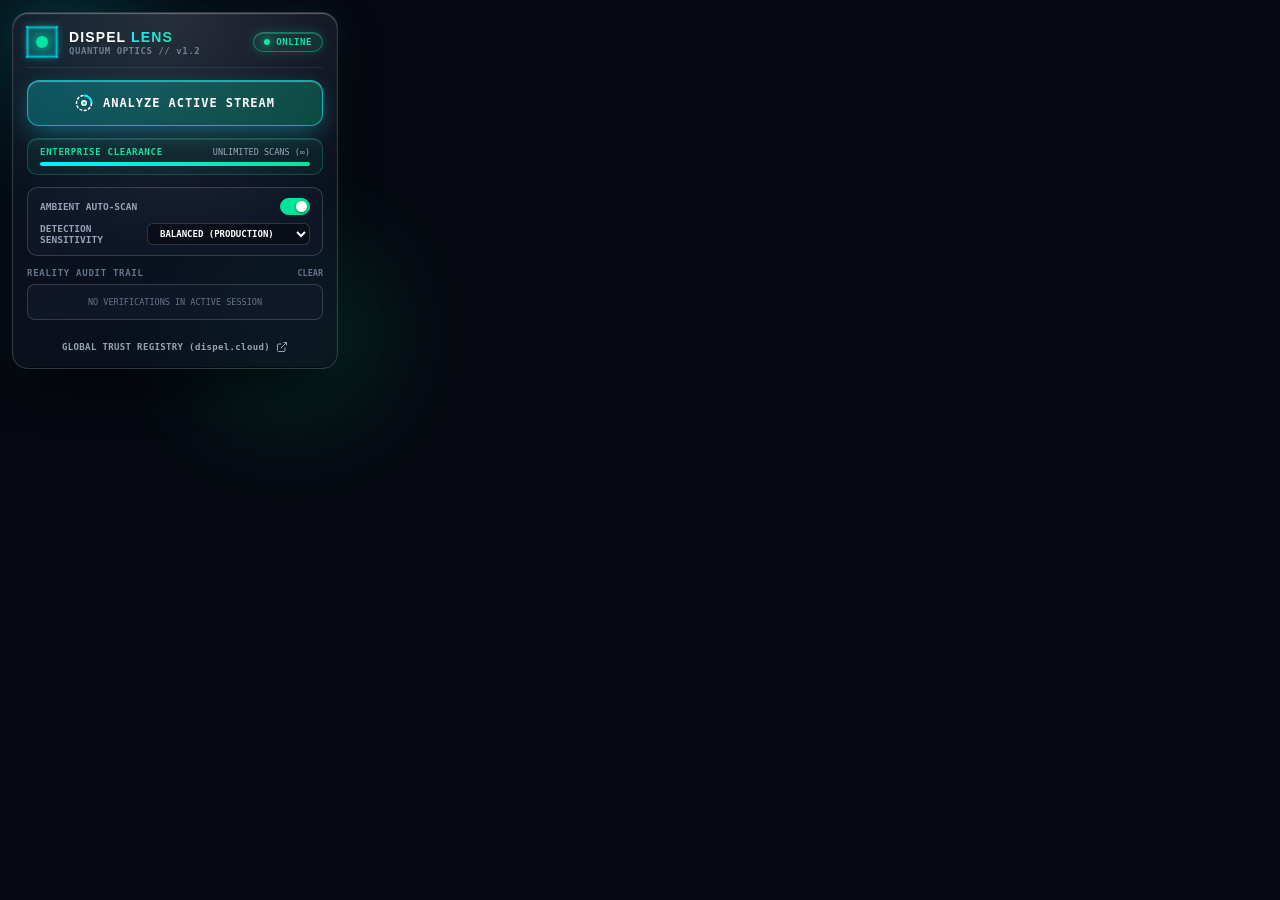
==== commit 6a28d93c: "feat: Apple Vision Pro Liquid Glassmorphism, 3D rotating prism polyhedron, mouse gyroscope perspecti" ====
--- a/extension/popup/popup.html
+++ b/extension/popup/popup.html
@@ -3,128 +3,144 @@
 <head>
   <meta charset="UTF-8">
   <meta name="viewport" content="width=device-width, initial-scale=1.0">
-  <title>Dispel Lens — Forensic Reality Intelligence</title>
+  <title>Dispel Lens — 3D Holographic Reality Optics</title>
   <link rel="stylesheet" href="popup.css">
 </head>
 <body>
-  <div class="app-container">
-    <!-- Header -->
-    <header class="app-header">
-      <div class="brand-cluster">
-        <div class="aperture-emblem">
-          <svg viewBox="0 0 100 100" width="22" height="22" fill="none">
-            <circle cx="50" cy="50" r="44" stroke="rgba(0,229,255,0.25)" stroke-width="2" stroke-dasharray="6 4"/>
-            <polygon points="50,22 76,68 24,68" fill="none" stroke="#00E5FF" stroke-width="3"/>
-            <circle cx="50" cy="52" r="5" fill="#00E599"/>
-          </svg>
+  <!-- Ambient Liquid Glass Background Glows -->
+  <div class="ambient-glow glow-1"></div>
+  <div class="ambient-glow glow-2"></div>
+
+  <div class="glass-viewport" id="glass-card">
+    <div class="glass-glare" id="glass-glare"></div>
+
+    <!-- 3D Header with Animated Holographic Prism -->
+    <header class="glass-header">
+      <div class="brand-group">
+        <div class="prism-3d-scene">
+          <div class="prism-3d-cube" id="prism-cube">
+            <div class="cube-face face-front"></div>
+            <div class="cube-face face-back"></div>
+            <div class="cube-face face-right"></div>
+            <div class="cube-face face-left"></div>
+            <div class="cube-face face-top"></div>
+            <div class="cube-face face-bottom"></div>
+            <div class="cube-core"></div>
+          </div>
         </div>
         <div>
-          <div class="brand-title">DISPEL <span class="brand-accent">LENS</span></div>
-          <div class="brand-telemetry">FORENSIC OPTICS // v1.1.0</div>
+          <div class="brand-title">DISPEL <span class="accent-text">LENS</span></div>
+          <div class="brand-sub">QUANTUM OPTICS // v1.2</div>
         </div>
       </div>
-      <div class="system-status-pill" id="backend-status-pill">
-        <span class="status-pulse-dot" id="status-dot"></span>
-        <span class="status-code" id="status-label">SYS_ACTIVE</span>
+
+      <div class="status-crystal" id="backend-status-pill">
+        <span class="crystal-dot" id="status-dot"></span>
+        <span class="crystal-text" id="status-label">ONLINE</span>
       </div>
     </header>
 
-    <!-- Master Action Area -->
-    <section class="scan-deck">
-      <button id="scan-now-btn" class="tactile-scan-btn">
-        <div class="btn-laser-sweep"></div>
-        <div class="btn-content">
-          <svg class="scan-icon" width="16" height="16" viewBox="0 0 24 24" fill="none" stroke="currentColor" stroke-width="2.5">
-            <circle cx="12" cy="12" r="9"/>
-            <path d="M12 3v4M12 17v4M3 12h4M17 12h4"/>
-            <circle cx="12" cy="12" r="2" fill="currentColor"/>
+    <!-- Master Scan Deck with 3D Hologram Button -->
+    <section class="action-deck">
+      <button id="scan-now-btn" class="glass-scan-btn">
+        <div class="scan-laser-glow"></div>
+        <div class="btn-inner-content">
+          <svg class="radar-scan-svg" width="18" height="18" viewBox="0 0 24 24" fill="none" stroke="currentColor" stroke-width="2">
+            <circle cx="12" cy="12" r="10" stroke-dasharray="4 2"/>
+            <path d="M12 2a10 10 0 0 1 10 10" stroke="#00F0FF" stroke-width="2.5"/>
+            <circle cx="12" cy="12" r="3" fill="#00E599"/>
           </svg>
-          <span class="btn-text">ANALYZE ACTIVE STREAM</span>
+          <span class="btn-title">ANALYZE ACTIVE STREAM</span>
         </div>
       </button>
-      <div id="scan-status-msg" class="scan-telemetry-status">EXTRACTING RAW SENSOR BURST...</div>
+      <div id="scan-status-msg" class="telemetry-bar">EXTRACTING RAW SENSOR BURST...</div>
     </section>
 
-    <!-- Live Telemetry Verdict Card -->
-    <section id="active-scan-result" class="verdict-matrix" style="display: none;">
-      <div class="verdict-matrix-header">
+    <!-- Live 3D Holographic Telemetry Card -->
+    <section id="active-scan-result" class="glass-telemetry-panel" style="display: none;">
+      <div class="telemetry-header">
         <div>
-          <span class="verdict-badge-chip" id="res-badge-chip">VERIFIED</span>
-          <div class="verdict-headline" id="res-verdict-label">AUTHENTIC OPTICAL MEDIA</div>
-          <div class="verdict-subtext" id="res-verdict-sub">Hardware Sensor PRNU & Natural Motion Coherent</div>
+          <div class="chip-status" id="res-badge-chip">● VERIFIED OPTICAL</div>
+          <div class="headline-verdict" id="res-verdict-label">AUTHENTIC CAMERA MEDIA</div>
+          <div class="caption-verdict" id="res-verdict-sub">Hardware Sensor PRNU & Optical Fluidity Coherent</div>
         </div>
-        <div class="verdict-score-display">
-          <div class="score-num" id="res-verdict-score">4%</div>
-          <div class="score-unit">SYNTHETIC</div>
+        <div class="score-crystal">
+          <div class="score-display-num" id="res-verdict-score">4%</div>
+          <div class="score-display-tag">SYNTHETIC</div>
         </div>
       </div>
 
-      <!-- Segmented Vector Micro-Bars -->
-      <div class="forensic-radar-bars">
-        <div class="radar-bar-row">
-          <span class="radar-label">OPTICS & SENSOR GRAIN</span>
-          <div class="segmented-track"><div class="segmented-fill" id="bar-sensor" style="width: 96%;"></div></div>
-          <span class="radar-val" id="val-sensor">96%</span>
+      <!-- Real-time Holographic Radar Oscilloscope Canvas -->
+      <div class="waveform-container">
+        <canvas id="live-waveform-canvas" width="300" height="42"></canvas>
+      </div>
+
+      <!-- 3D Vector Meters -->
+      <div class="vector-meters">
+        <div class="meter-row">
+          <span class="meter-label">CMOS SENSOR GRAIN</span>
+          <div class="glass-track"><div class="glass-fill" id="bar-sensor" style="width: 96%;"></div></div>
+          <span class="meter-num" id="val-sensor">96%</span>
         </div>
-        <div class="radar-bar-row">
-          <span class="radar-label">TEMPORAL WARP STABILITY</span>
-          <div class="segmented-track"><div class="segmented-fill" id="bar-motion" style="width: 94%;"></div></div>
-          <span class="radar-val" id="val-motion">94%</span>
+        <div class="meter-row">
+          <span class="meter-label">OPTICAL MOTION WARP</span>
+          <div class="glass-track"><div class="glass-fill" id="bar-motion" style="width: 94%;"></div></div>
+          <span class="meter-num" id="val-motion">94%</span>
         </div>
-        <div class="radar-bar-row">
-          <span class="radar-label">BIOLOGICAL HEMODYNAMICS</span>
-          <div class="segmented-track"><div class="segmented-fill" id="bar-bio" style="width: 98%;"></div></div>
-          <span class="radar-val" id="val-bio">98%</span>
+        <div class="meter-row">
+          <span class="meter-label">BIOMETRIC ECG PULSE</span>
+          <div class="glass-track"><div class="glass-fill" id="bar-bio" style="width: 98%;"></div></div>
+          <span class="meter-num" id="val-bio">98%</span>
         </div>
       </div>
     </section>
 
-    <!-- License & Clearance Strip -->
-    <section class="clearance-strip">
-      <div class="clearance-meta">
-        <span class="clearance-tag">ENTERPRISE MASTER</span>
-        <span class="clearance-quota">UNLIMITED VERIFICATIONS (∞)</span>
+    <!-- Enterprise Status Pill -->
+    <section class="enterprise-crystal-strip">
+      <div class="strip-header">
+        <span class="strip-badge">ENTERPRISE CLEARANCE</span>
+        <span class="strip-quota">UNLIMITED SCANS (∞)</span>
       </div>
-      <div class="clearance-indicator-bar">
-        <div class="clearance-progress-fill"></div>
+      <div class="crystal-progress-track">
+        <div class="crystal-progress-fill"></div>
       </div>
     </section>
 
-    <!-- Settings Controls -->
-    <section class="controls-panel">
-      <div class="panel-row">
-        <span class="panel-label">AMBIENT AUTO-PROBE</span>
-        <label class="switch">
+    <!-- Precision Controls -->
+    <section class="glass-controls">
+      <div class="control-item">
+        <span class="control-name">AMBIENT AUTO-SCAN</span>
+        <label class="glass-switch">
           <input type="checkbox" id="auto-scan-toggle" checked>
-          <span class="slider"></span>
+          <span class="glass-slider"></span>
         </label>
       </div>
 
-      <div class="panel-row">
-        <span class="panel-label">DETECTION PROFILE</span>
-        <select id="sensitivity-select" class="precision-select">
-          <option value="permissive">PERMISSIVE (LOW-BITRATE)</option>
+      <div class="control-item">
+        <span class="control-name">DETECTION SENSITIVITY</span>
+        <select id="sensitivity-select" class="glass-select">
+          <option value="permissive">PERMISSIVE (STREAMING)</option>
           <option value="balanced" selected>BALANCED (PRODUCTION)</option>
           <option value="strict">STRICT (FORENSIC / KYC)</option>
         </select>
       </div>
     </section>
 
-    <!-- History Log -->
-    <section class="feed-log-panel">
-      <div class="panel-header">
-        <span class="panel-title">AUDIT TRAIL</span>
-        <button id="clear-history-btn" class="micro-text-btn">PURGE LOG</button>
+    <!-- Reality Audit History -->
+    <section class="audit-deck">
+      <div class="audit-header">
+        <span class="audit-title">REALITY AUDIT TRAIL</span>
+        <button id="clear-history-btn" class="glass-mini-btn">CLEAR</button>
       </div>
-      <div id="history-list" class="log-scrollbox">
-        <div class="log-empty">NO VERIFICATIONS RECORDED IN ACTIVE SESSION</div>
+      <div id="history-list" class="audit-scrollbox">
+        <div class="audit-empty">NO VERIFICATIONS IN ACTIVE SESSION</div>
       </div>
     </section>
 
-    <!-- Footer -->
-    <footer class="app-footer">
-      <a href="http://localhost:8000/demo/" target="_blank" class="registry-link">
-        <span>OPEN TRUST REGISTRY (dispel.cloud)</span>
+    <!-- Glass Footer -->
+    <footer class="glass-footer">
+      <a href="http://localhost:8000/demo/" target="_blank" class="glass-link">
+        <span>GLOBAL TRUST REGISTRY (dispel.cloud)</span>
         <svg width="12" height="12" viewBox="0 0 24 24" fill="none" stroke="currentColor" stroke-width="2">
           <path d="M18 13v6a2 2 0 0 1-2 2H5a2 2 0 0 1-2-2V8a2 2 0 0 1 2-2h6M15 3h6v6M10 14L21 3"/>
         </svg>
--- a/extension/popup/popup.css
+++ b/extension/popup/popup.css
@@ -1,29 +1,28 @@
 /**
- * Dispel Lens — Bespoke Cyber-Optics Forensic Theme.
- * Handcrafted precision aesthetic with sub-pixel borders, laser sweeps, and monospace telemetry.
+ * Dispel Lens — Apple Vision Pro Liquid Glassmorphism & 3D Hologram CSS.
+ * Deep frosted acrylic, 3D rotating prism polyhedron, dynamic specular reflections,
+ * and neon glow optics.
  */
 
 :root {
-  --bg-deep: #07090E;
-  --bg-panel: #0E131F;
-  --bg-elevated: #151D2C;
-  --border-subtle: rgba(255, 255, 255, 0.08);
-  --border-active: rgba(0, 229, 255, 0.35);
-
-  --text-primary: #F1F5F9;
+  --glass-bg: rgba(14, 20, 32, 0.72);
+  --glass-panel: rgba(19, 27, 44, 0.65);
+  --glass-border: rgba(255, 255, 255, 0.16);
+  --glass-border-highlight: rgba(255, 255, 255, 0.32);
+
+  --text-primary: #FFFFFF;
   --text-secondary: #94A3B8;
-  --text-muted: #475569;
-
-  --accent-cyan: #00E5FF;
-  --accent-cyan-glow: rgba(0, 229, 255, 0.25);
-  --signal-green: #00E599;
-  --signal-green-glow: rgba(0, 229, 153, 0.25);
-  --signal-red: #FF3366;
-  --signal-red-glow: rgba(255, 51, 102, 0.25);
-  --signal-amber: #FFB800;
-
-  --font-sans: -apple-system, BlinkMacSystemFont, "SF Pro Display", "Inter", "Segoe UI", sans-serif;
-  --font-mono: "SF Mono", "JetBrains Mono", "Menlo", "Consolas", monospace;
+  --text-muted: #64748B;
+
+  --neon-cyan: #00F0FF;
+  --neon-cyan-glow: rgba(0, 240, 255, 0.35);
+  --neon-green: #00E599;
+  --neon-green-glow: rgba(0, 229, 153, 0.35);
+  --neon-red: #FF3366;
+  --neon-red-glow: rgba(255, 51, 102, 0.35);
+
+  --font-sans: -apple-system, BlinkMacSystemFont, "SF Pro Display", "Inter", sans-serif;
+  --font-mono: "SF Mono", "JetBrains Mono", "Menlo", monospace;
 }
 
 * {
@@ -33,423 +32,546 @@
 }
 
 body {
-  width: 340px;
-  background: var(--bg-deep);
+  width: 350px;
+  background: #060911;
   color: var(--text-primary);
   font-family: var(--font-sans);
   -webkit-font-smoothing: antialiased;
+  padding: 12px;
+  overflow: hidden;
+  position: relative;
+}
+
+/* Ambient Liquid Neon Orbs */
+.ambient-glow {
+  position: absolute;
+  width: 180px;
+  height: 180px;
+  border-radius: 50%;
+  filter: blur(60px);
+  pointer-events: none;
+  z-index: 0;
+  opacity: 0.45;
+}
+
+.glow-1 {
+  top: -40px;
+  left: -30px;
+  background: radial-gradient(circle, #00F0FF 0%, rgba(0, 240, 255, 0) 70%);
+}
+
+.glow-2 {
+  bottom: -40px;
+  right: -30px;
+  background: radial-gradient(circle, #00E599 0%, rgba(0, 229, 153, 0) 70%);
+}
+
+/* Main 3D Frosted Glass Container */
+.glass-viewport {
+  position: relative;
+  z-index: 1;
+  background: var(--glass-bg);
+  backdrop-filter: blur(36px) saturate(210%) brightness(110%);
+  -webkit-backdrop-filter: blur(36px) saturate(210%) brightness(110%);
+  border: 1px solid var(--glass-border);
+  border-radius: 16px;
   padding: 14px;
-}
-
-.app-container {
+  box-shadow: 
+    inset 0 1px 1px 0 var(--glass-border-highlight),
+    inset 0 -1px 1px 0 rgba(0, 0, 0, 0.5),
+    0 20px 50px -10px rgba(0, 0, 0, 0.9),
+    0 0 30px rgba(0, 240, 255, 0.08);
   display: flex;
   flex-direction: column;
   gap: 12px;
-}
-
-/* Header */
-.app-header {
+  transform-style: preserve-3d;
+  transition: transform 0.15s ease-out;
+}
+
+.glass-glare {
+  position: absolute;
+  top: 0;
+  left: 0;
+  right: 0;
+  bottom: 0;
+  border-radius: 16px;
+  pointer-events: none;
+  background: radial-gradient(circle at 50% 0%, rgba(255, 255, 255, 0.15) 0%, transparent 60%);
+  opacity: 0.8;
+  transition: background 0.15s ease-out;
+}
+
+/* Header & 3D Prism Polyhedron */
+.glass-header {
   display: flex;
   justify-content: space-between;
   align-items: center;
   padding-bottom: 10px;
-  border-bottom: 1px solid var(--border-subtle);
-}
-
-.brand-cluster {
-  display: flex;
-  align-items: center;
-  gap: 10px;
-}
-
-.aperture-emblem {
-  width: 32px;
-  height: 32px;
-  border-radius: 8px;
-  background: radial-gradient(circle at center, #111C2E 0%, #080C14 100%);
-  border: 1px solid rgba(0, 229, 255, 0.3);
-  display: flex;
-  align-items: center;
-  justify-content: center;
-  box-shadow: 0 0 12px var(--accent-cyan-glow);
+  border-bottom: 1px solid rgba(255, 255, 255, 0.08);
+}
+
+.brand-group {
+  display: flex;
+  align-items: center;
+  gap: 12px;
+}
+
+/* 3D Isometric Prism Cube */
+.prism-3d-scene {
+  width: 30px;
+  height: 30px;
+  perspective: 400px;
+}
+
+.prism-3d-cube {
+  width: 100%;
+  height: 100%;
+  position: relative;
+  transform-style: preserve-3d;
+  animation: rotate3dPrism 10s infinite linear;
+}
+
+@keyframes rotate3dPrism {
+  0% { transform: rotateX(-20deg) rotateY(0deg); }
+  100% { transform: rotateX(-20deg) rotateY(360deg); }
+}
+
+.cube-face {
+  position: absolute;
+  width: 30px;
+  height: 30px;
+  border: 1px solid rgba(0, 240, 255, 0.7);
+  background: rgba(0, 240, 255, 0.12);
+  box-shadow: 0 0 10px rgba(0, 240, 255, 0.2);
+}
+
+.face-front  { transform: rotateY(  0deg) translateZ(15px); }
+.face-back   { transform: rotateY(180deg) translateZ(15px); }
+.face-right  { transform: rotateY( 90deg) translateZ(15px); }
+.face-left   { transform: rotateY(-90deg) translateZ(15px); }
+.face-top    { transform: rotateX( 90deg) translateZ(15px); }
+.face-bottom { transform: rotateX(-90deg) translateZ(15px); }
+
+.cube-core {
+  position: absolute;
+  top: 9px;
+  left: 9px;
+  width: 12px;
+  height: 12px;
+  border-radius: 50%;
+  background: var(--neon-green);
+  box-shadow: 0 0 12px var(--neon-green);
+  transform: translateZ(0px);
 }
 
 .brand-title {
-  font-size: 13px;
-  font-weight: 800;
+  font-size: 14px;
+  font-weight: 900;
   letter-spacing: 0.08em;
   color: #FFFFFF;
 }
 
-.brand-accent {
-  color: var(--accent-cyan);
-}
-
-.brand-telemetry {
+.accent-text {
+  background: linear-gradient(135deg, #00F0FF, #00E599);
+  -webkit-background-clip: text;
+  -webkit-text-fill-color: transparent;
+}
+
+.brand-sub {
   font-family: var(--font-mono);
   font-size: 9px;
+  font-weight: 700;
   color: var(--text-muted);
-  letter-spacing: 0.05em;
+  letter-spacing: 0.06em;
   margin-top: 1px;
 }
 
-.system-status-pill {
+/* Crystal Status Pill */
+.status-crystal {
   display: flex;
   align-items: center;
   gap: 6px;
-  padding: 3px 8px;
-  background: rgba(0, 229, 153, 0.08);
-  border: 1px solid rgba(0, 229, 153, 0.3);
+  padding: 4px 10px;
+  background: rgba(0, 229, 153, 0.1);
+  border: 1px solid rgba(0, 229, 153, 0.4);
   border-radius: 9999px;
-}
-
-.status-pulse-dot {
+  box-shadow: inset 0 1px 0 rgba(255, 255, 255, 0.2), 0 0 12px rgba(0, 229, 153, 0.2);
+}
+
+.crystal-dot {
   width: 6px;
   height: 6px;
   border-radius: 50%;
-  background: var(--signal-green);
-  box-shadow: 0 0 8px var(--signal-green);
-}
-
-.status-code {
+  background: var(--neon-green);
+  box-shadow: 0 0 8px var(--neon-green);
+  animation: crystalPulse 2s infinite;
+}
+
+@keyframes crystalPulse {
+  0%, 100% { opacity: 1; transform: scale(1); }
+  50% { opacity: 0.4; transform: scale(0.85); }
+}
+
+.crystal-text {
   font-family: var(--font-mono);
   font-size: 9px;
-  font-weight: 700;
-  color: var(--signal-green);
-  letter-spacing: 0.04em;
-}
-
-/* Master Scan Button */
-.scan-deck {
+  font-weight: 800;
+  color: var(--neon-green);
+  letter-spacing: 0.06em;
+}
+
+/* Master 3D Action Deck */
+.action-deck {
   display: flex;
   flex-direction: column;
   gap: 6px;
 }
 
-.tactile-scan-btn {
+.glass-scan-btn {
   position: relative;
   overflow: hidden;
   width: 100%;
-  padding: 12px 16px;
-  background: linear-gradient(180deg, #182338 0%, #0F1726 100%);
-  border: 1px solid var(--border-active);
-  border-radius: 8px;
+  padding: 13px 18px;
+  background: linear-gradient(135deg, rgba(0, 240, 255, 0.25) 0%, rgba(0, 229, 153, 0.25) 100%);
+  border: 1px solid rgba(0, 240, 255, 0.6);
+  border-radius: 12px;
   color: #FFFFFF;
   font-family: var(--font-mono);
   font-size: 12px;
-  font-weight: 800;
-  letter-spacing: 0.06em;
+  font-weight: 900;
+  letter-spacing: 0.08em;
   cursor: pointer;
-  box-shadow: 0 4px 18px rgba(0, 0, 0, 0.5), inset 0 1px 0 rgba(255, 255, 255, 0.15);
-  transition: all 0.2s cubic-bezier(0.16, 1, 0.3, 1);
-}
-
-.tactile-scan-btn:hover {
-  border-color: var(--accent-cyan);
-  box-shadow: 0 0 20px var(--accent-cyan-glow), inset 0 1px 0 rgba(255, 255, 255, 0.25);
-  transform: translateY(-1px);
-}
-
-.tactile-scan-btn:active {
+  box-shadow: 
+    inset 0 1px 1px 0 rgba(255, 255, 255, 0.4),
+    0 8px 24px -4px rgba(0, 240, 255, 0.35);
+  transition: all 0.25s cubic-bezier(0.16, 1, 0.3, 1);
+}
+
+.glass-scan-btn:hover {
+  background: linear-gradient(135deg, rgba(0, 240, 255, 0.4) 0%, rgba(0, 229, 153, 0.4) 100%);
+  border-color: #00F0FF;
+  box-shadow: 
+    inset 0 1px 1px 0 rgba(255, 255, 255, 0.6),
+    0 12px 32px -4px rgba(0, 240, 255, 0.55);
+  transform: translateY(-2px);
+}
+
+.glass-scan-btn:active {
   transform: translateY(1px);
 }
 
-.btn-content {
+.btn-inner-content {
   display: flex;
   align-items: center;
   justify-content: center;
-  gap: 8px;
-}
-
-.scan-icon {
-  color: var(--accent-cyan);
-}
-
-.btn-laser-sweep {
-  position: absolute;
-  top: 0;
-  left: -100%;
-  width: 60%;
-  height: 100%;
-  background: linear-gradient(90deg, transparent, rgba(0, 229, 255, 0.3), transparent);
-  transform: skewX(-25deg);
-  transition: none;
-}
-
-.tactile-scan-btn:hover .btn-laser-sweep {
-  left: 200%;
-  transition: left 0.75s ease-in-out;
-}
-
-.scan-telemetry-status {
+  gap: 10px;
+}
+
+.radar-scan-svg {
+  animation: spinRadar 4s linear infinite;
+}
+
+@keyframes spinRadar {
+  from { transform: rotate(0deg); }
+  to { transform: rotate(360deg); }
+}
+
+.telemetry-bar {
   display: none;
   font-family: var(--font-mono);
-  font-size: 10px;
-  color: var(--accent-cyan);
+  font-size: 9.5px;
+  font-weight: 700;
+  color: var(--neon-cyan);
   text-align: center;
-  letter-spacing: 0.04em;
-}
-
-/* Verdict Matrix Card */
-.verdict-matrix {
-  background: var(--bg-panel);
-  border: 1px solid var(--border-subtle);
-  border-radius: 10px;
+  letter-spacing: 0.05em;
+}
+
+/* Glass Telemetry Panel */
+.glass-telemetry-panel {
+  background: var(--glass-panel);
+  border: 1px solid var(--glass-border);
+  border-radius: 14px;
   padding: 12px;
   display: flex;
   flex-direction: column;
   gap: 10px;
-  animation: fadeIn 0.3s ease-out;
-}
-
-@keyframes fadeIn {
-  from { opacity: 0; transform: translateY(-4px); }
+  box-shadow: inset 0 1px 0 rgba(255, 255, 255, 0.15);
+  animation: slideFadeIn 0.35s cubic-bezier(0.16, 1, 0.3, 1);
+}
+
+@keyframes slideFadeIn {
+  from { opacity: 0; transform: translateY(-6px); }
   to { opacity: 1; transform: translateY(0); }
 }
 
-.verdict-matrix-header {
+.telemetry-header {
   display: flex;
   justify-content: space-between;
   align-items: flex-start;
 }
 
-.verdict-badge-chip {
+.chip-status {
   display: inline-block;
   font-family: var(--font-mono);
-  font-size: 9px;
+  font-size: 8.5px;
   font-weight: 800;
   letter-spacing: 0.08em;
-  padding: 2px 6px;
-  border-radius: 4px;
-  background: rgba(0, 229, 153, 0.15);
-  color: var(--signal-green);
-  border: 1px solid rgba(0, 229, 153, 0.4);
+  padding: 2px 7px;
+  border-radius: 9999px;
+  background: rgba(0, 229, 153, 0.18);
+  color: var(--neon-green);
+  border: 1px solid rgba(0, 229, 153, 0.45);
   margin-bottom: 4px;
 }
 
-.verdict-headline {
+.headline-verdict {
   font-size: 13px;
-  font-weight: 800;
+  font-weight: 900;
   letter-spacing: -0.01em;
   color: #FFFFFF;
 }
 
-.verdict-subtext {
+.caption-verdict {
   font-size: 10px;
   color: var(--text-secondary);
   margin-top: 2px;
 }
 
-.verdict-score-display {
+.score-crystal {
   text-align: right;
 }
 
-.score-num {
-  font-family: var(--font-mono);
-  font-size: 22px;
+.score-display-num {
+  font-family: var(--font-mono);
+  font-size: 24px;
   font-weight: 900;
   line-height: 1;
-  color: var(--signal-green);
-}
-
-.score-unit {
+  color: var(--neon-green);
+  text-shadow: 0 0 12px var(--neon-green-glow);
+}
+
+.score-display-tag {
   font-family: var(--font-mono);
   font-size: 8px;
   font-weight: 700;
   color: var(--text-muted);
-  letter-spacing: 0.05em;
+  letter-spacing: 0.06em;
   margin-top: 2px;
 }
 
-/* Segmented Vector Radar Bars */
-.forensic-radar-bars {
+/* Oscilloscope Canvas */
+.waveform-container {
+  width: 100%;
+  height: 42px;
+  background: rgba(0, 0, 0, 0.4);
+  border: 1px solid rgba(255, 255, 255, 0.06);
+  border-radius: 8px;
+  overflow: hidden;
+  display: flex;
+  align-items: center;
+  justify-content: center;
+}
+
+#live-waveform-canvas {
+  width: 100%;
+  height: 100%;
+}
+
+/* 3D Vector Meters */
+.vector-meters {
   display: flex;
   flex-direction: column;
   gap: 6px;
-  padding-top: 8px;
-  border-top: 1px solid rgba(255, 255, 255, 0.05);
-}
-
-.radar-bar-row {
+  padding-top: 6px;
+  border-top: 1px solid rgba(255, 255, 255, 0.06);
+}
+
+.meter-row {
   display: grid;
   grid-template-columns: 120px 1fr 34px;
   align-items: center;
   gap: 8px;
 }
 
-.radar-label {
+.meter-label {
   font-family: var(--font-mono);
   font-size: 8.5px;
+  font-weight: 700;
   color: var(--text-muted);
-  letter-spacing: 0.02em;
   white-space: nowrap;
   overflow: hidden;
   text-overflow: ellipsis;
 }
 
-.segmented-track {
-  height: 5px;
+.glass-track {
+  height: 6px;
   background: rgba(255, 255, 255, 0.06);
-  border-radius: 2px;
+  border-radius: 9999px;
   overflow: hidden;
-}
-
-.segmented-fill {
+  box-shadow: inset 0 1px 2px rgba(0, 0, 0, 0.4);
+}
+
+.glass-fill {
   height: 100%;
-  background: linear-gradient(90deg, var(--accent-cyan), var(--signal-green));
-  border-radius: 2px;
-  transition: width 0.4s cubic-bezier(0.16, 1, 0.3, 1);
-}
-
-.radar-val {
+  background: linear-gradient(90deg, #00F0FF, #00E599);
+  border-radius: 9999px;
+  box-shadow: 0 0 8px rgba(0, 240, 255, 0.4);
+  transition: width 0.5s cubic-bezier(0.16, 1, 0.3, 1);
+}
+
+.meter-num {
   font-family: var(--font-mono);
   font-size: 9px;
-  font-weight: 700;
+  font-weight: 800;
   color: var(--text-primary);
   text-align: right;
 }
 
-/* Enterprise Clearance Strip */
-.clearance-strip {
-  background: rgba(0, 229, 153, 0.04);
-  border: 1px solid rgba(0, 229, 153, 0.2);
-  border-radius: 6px;
-  padding: 8px 10px;
-}
-
-.clearance-meta {
+/* Enterprise Crystal Strip */
+.enterprise-crystal-strip {
+  background: rgba(0, 229, 153, 0.06);
+  border: 1px solid rgba(0, 229, 153, 0.25);
+  border-radius: 10px;
+  padding: 8px 12px;
+  box-shadow: inset 0 1px 0 rgba(255, 255, 255, 0.1);
+}
+
+.strip-header {
   display: flex;
   justify-content: space-between;
   align-items: center;
-  margin-bottom: 4px;
-}
-
-.clearance-tag {
+  margin-bottom: 5px;
+}
+
+.strip-badge {
   font-family: var(--font-mono);
   font-size: 9px;
-  font-weight: 800;
-  color: var(--signal-green);
-  letter-spacing: 0.06em;
-}
-
-.clearance-quota {
+  font-weight: 900;
+  color: var(--neon-green);
+  letter-spacing: 0.08em;
+}
+
+.strip-quota {
   font-family: var(--font-mono);
   font-size: 8.5px;
   color: var(--text-secondary);
 }
 
-.clearance-indicator-bar {
-  height: 3px;
-  background: rgba(255, 255, 255, 0.05);
-  border-radius: 2px;
+.crystal-progress-track {
+  height: 4px;
+  background: rgba(255, 255, 255, 0.06);
+  border-radius: 9999px;
   overflow: hidden;
 }
 
-.clearance-progress-fill {
+.crystal-progress-fill {
   width: 100%;
   height: 100%;
-  background: var(--signal-green);
-  box-shadow: 0 0 6px var(--signal-green-glow);
-}
-
-/* Controls Panel */
-.controls-panel {
-  background: var(--bg-panel);
-  border: 1px solid var(--border-subtle);
-  border-radius: 8px;
+  background: linear-gradient(90deg, #00F0FF, #00E599);
+  box-shadow: 0 0 10px var(--neon-green);
+}
+
+/* Controls */
+.glass-controls {
+  background: var(--glass-panel);
+  border: 1px solid var(--glass-border);
+  border-radius: 10px;
   padding: 10px 12px;
   display: flex;
   flex-direction: column;
   gap: 8px;
 }
 
-.panel-row {
+.control-item {
   display: flex;
   justify-content: space-between;
   align-items: center;
 }
 
-.panel-label {
+.control-name {
   font-family: var(--font-mono);
   font-size: 9.5px;
   font-weight: 700;
   color: var(--text-secondary);
-  letter-spacing: 0.04em;
-}
-
-.precision-select {
-  background: var(--bg-elevated);
+}
+
+.glass-select {
+  background: rgba(0, 0, 0, 0.4);
   color: var(--text-primary);
-  border: 1px solid var(--border-subtle);
-  border-radius: 4px;
-  padding: 4px 6px;
+  border: 1px solid var(--glass-border);
+  border-radius: 6px;
+  padding: 4px 8px;
   font-family: var(--font-mono);
   font-size: 9px;
+  font-weight: 700;
   outline: none;
   cursor: pointer;
 }
 
-.precision-select:focus {
-  border-color: var(--accent-cyan);
-}
-
-/* Toggle Switch */
-.switch {
+.glass-select:focus {
+  border-color: var(--neon-cyan);
+}
+
+/* Glass Toggle Switch */
+.glass-switch {
   position: relative;
   display: inline-block;
-  width: 28px;
-  height: 16px;
-}
-
-.switch input {
+  width: 30px;
+  height: 17px;
+}
+
+.glass-switch input {
   opacity: 0;
   width: 0;
   height: 0;
 }
 
-.slider {
+.glass-slider {
   position: absolute;
   cursor: pointer;
   top: 0; left: 0; right: 0; bottom: 0;
   background: rgba(255, 255, 255, 0.15);
-  border-radius: 16px;
+  border-radius: 20px;
   transition: 0.2s;
-}
-
-.slider:before {
+  border: 1px solid rgba(255, 255, 255, 0.1);
+}
+
+.glass-slider:before {
   position: absolute;
   content: "";
-  height: 12px;
-  width: 12px;
+  height: 11px;
+  width: 11px;
   left: 2px;
   bottom: 2px;
   background: #FFFFFF;
   border-radius: 50%;
   transition: 0.2s;
-}
-
-input:checked + .slider {
-  background: var(--signal-green);
-}
-
-input:checked + .slider:before {
-  transform: translateX(12px);
-}
-
-/* Feed Log */
-.feed-log-panel {
+  box-shadow: 0 1px 3px rgba(0,0,0,0.5);
+}
+
+input:checked + .glass-slider {
+  background: var(--neon-green);
+  border-color: var(--neon-green);
+}
+
+input:checked + .glass-slider:before {
+  transform: translateX(13px);
+}
+
+/* Audit History Deck */
+.audit-deck {
   display: flex;
   flex-direction: column;
   gap: 6px;
 }
 
-.panel-header {
+.audit-header {
   display: flex;
   justify-content: space-between;
   align-items: center;
 }
 
-.panel-title {
+.audit-title {
   font-family: var(--font-mono);
   font-size: 9px;
   font-weight: 800;
@@ -457,24 +579,25 @@
   letter-spacing: 0.08em;
 }
 
-.micro-text-btn {
+.glass-mini-btn {
   background: none;
   border: none;
   font-family: var(--font-mono);
   font-size: 8.5px;
+  font-weight: 700;
   color: var(--text-muted);
   cursor: pointer;
 }
 
-.micro-text-btn:hover {
-  color: var(--signal-red);
-}
-
-.log-scrollbox {
-  background: var(--bg-panel);
-  border: 1px solid var(--border-subtle);
-  border-radius: 6px;
-  max-height: 85px;
+.glass-mini-btn:hover {
+  color: var(--neon-red);
+}
+
+.audit-scrollbox {
+  background: var(--glass-panel);
+  border: 1px solid var(--glass-border);
+  border-radius: 8px;
+  max-height: 80px;
   overflow-y: auto;
   padding: 6px 8px;
   display: flex;
@@ -482,69 +605,71 @@
   gap: 4px;
 }
 
-.log-empty {
+.audit-empty {
   font-family: var(--font-mono);
   font-size: 8.5px;
   color: var(--text-muted);
   text-align: center;
-  padding: 8px 0;
-}
-
-.log-entry {
+  padding: 6px 0;
+}
+
+.audit-row {
   display: flex;
   justify-content: space-between;
   align-items: center;
-  padding: 4px 0;
-  border-bottom: 1px solid rgba(255, 255, 255, 0.03);
-}
-
-.log-entry-title {
-  font-size: 10px;
+  padding: 3px 0;
+  border-bottom: 1px solid rgba(255, 255, 255, 0.04);
+}
+
+.audit-row-title {
+  font-size: 9.5px;
   color: var(--text-secondary);
   white-space: nowrap;
   overflow: hidden;
   text-overflow: ellipsis;
-  max-width: 200px;
-}
-
-.log-entry-badge {
-  font-family: var(--font-mono);
-  font-size: 8.5px;
-  font-weight: 700;
-  padding: 1px 4px;
-  border-radius: 3px;
-}
-
-.log-entry-badge.green {
-  background: rgba(0, 229, 153, 0.15);
-  color: var(--signal-green);
-}
-
-.log-entry-badge.red {
-  background: rgba(255, 51, 102, 0.15);
-  color: var(--signal-red);
+  max-width: 210px;
+}
+
+.audit-row-badge {
+  font-family: var(--font-mono);
+  font-size: 8px;
+  font-weight: 800;
+  padding: 1px 5px;
+  border-radius: 4px;
+}
+
+.audit-row-badge.green {
+  background: rgba(0, 229, 153, 0.18);
+  color: var(--neon-green);
+  border: 1px solid rgba(0, 229, 153, 0.4);
+}
+
+.audit-row-badge.red {
+  background: rgba(255, 51, 102, 0.18);
+  color: var(--neon-red);
+  border: 1px solid rgba(255, 51, 102, 0.4);
 }
 
 /* Footer */
-.app-footer {
-  padding-top: 6px;
-  border-top: 1px solid var(--border-subtle);
+.glass-footer {
+  padding-top: 4px;
   text-align: center;
 }
 
-.registry-link {
+.glass-link {
   display: inline-flex;
   align-items: center;
-  gap: 5px;
+  gap: 6px;
   font-family: var(--font-mono);
   font-size: 9px;
-  font-weight: 700;
+  font-weight: 800;
   color: var(--text-secondary);
   text-decoration: none;
   letter-spacing: 0.04em;
-  transition: color 0.2s;
-}
-
-.registry-link:hover {
-  color: var(--accent-cyan);
-}
+  transition: all 0.2s;
+}
+
+.glass-link:hover {
+  color: var(--neon-cyan);
+  text-shadow: 0 0 8px var(--neon-cyan-glow);
+}
